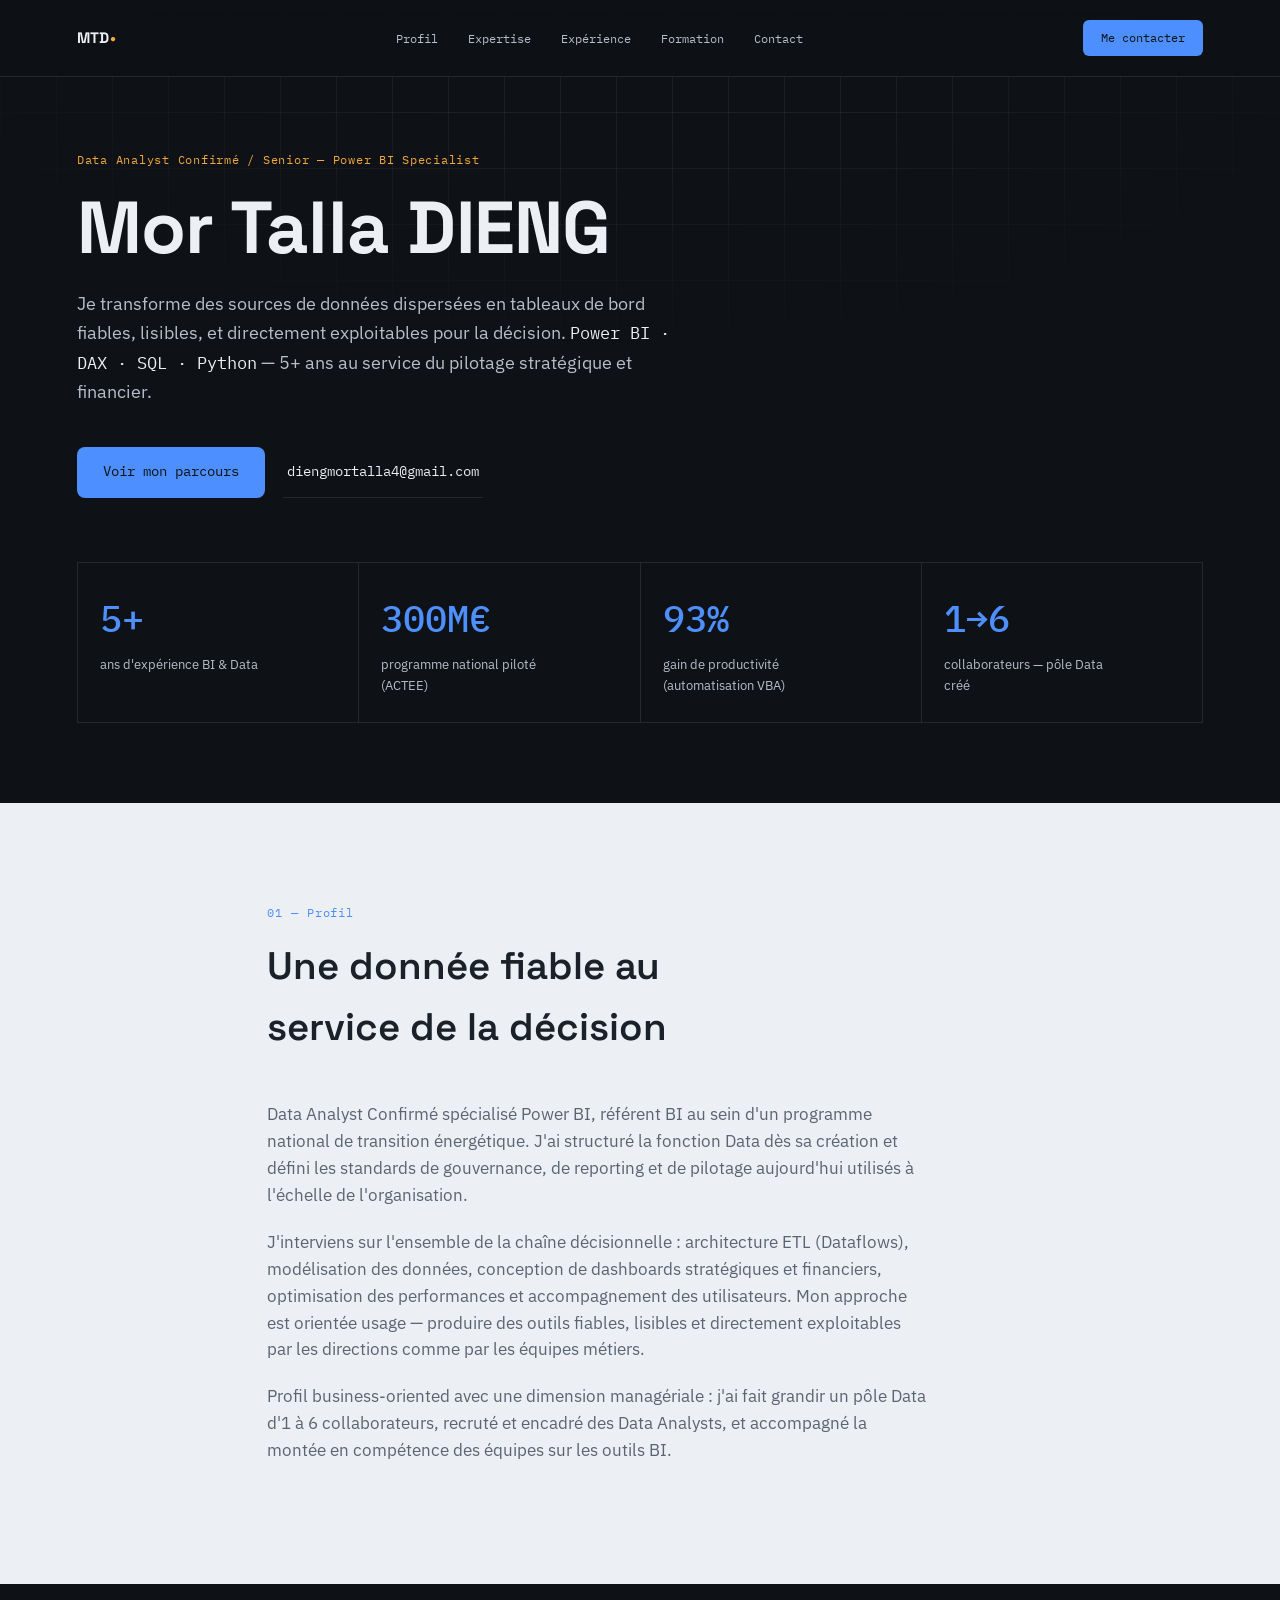
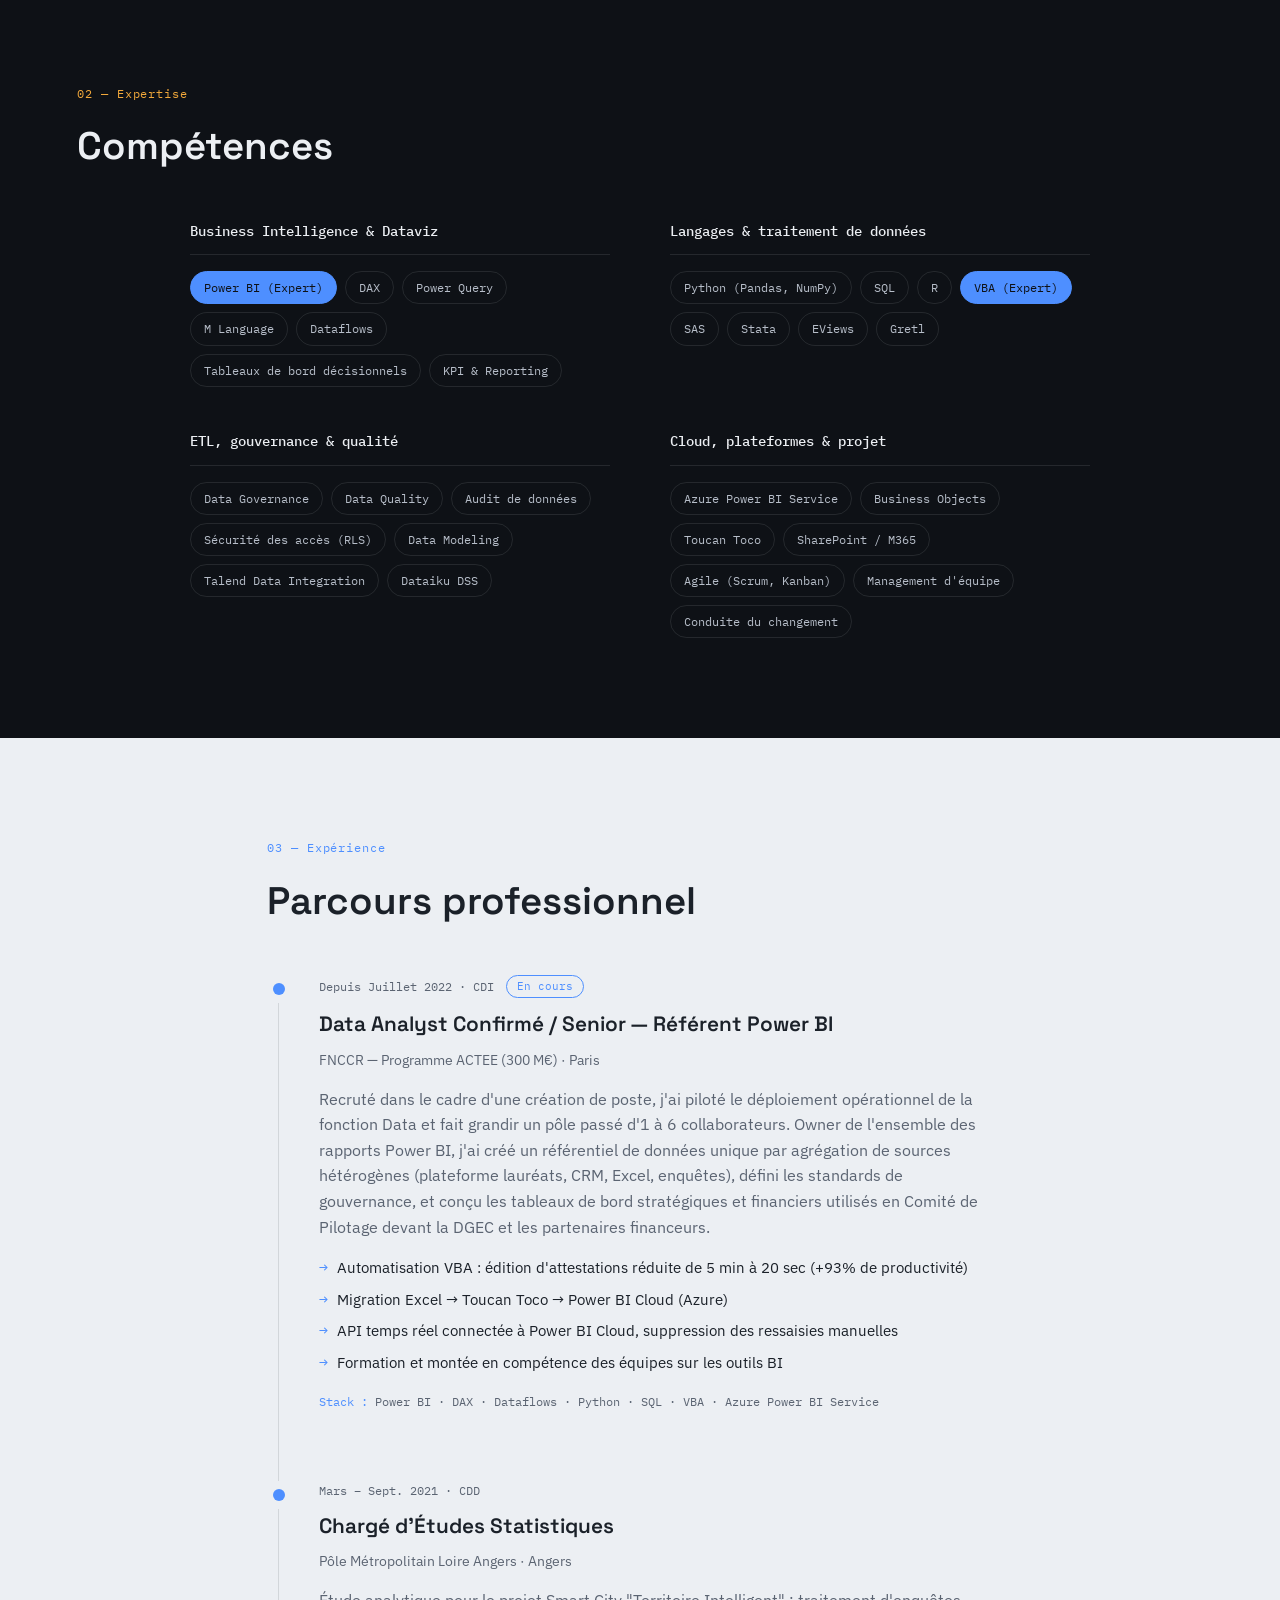
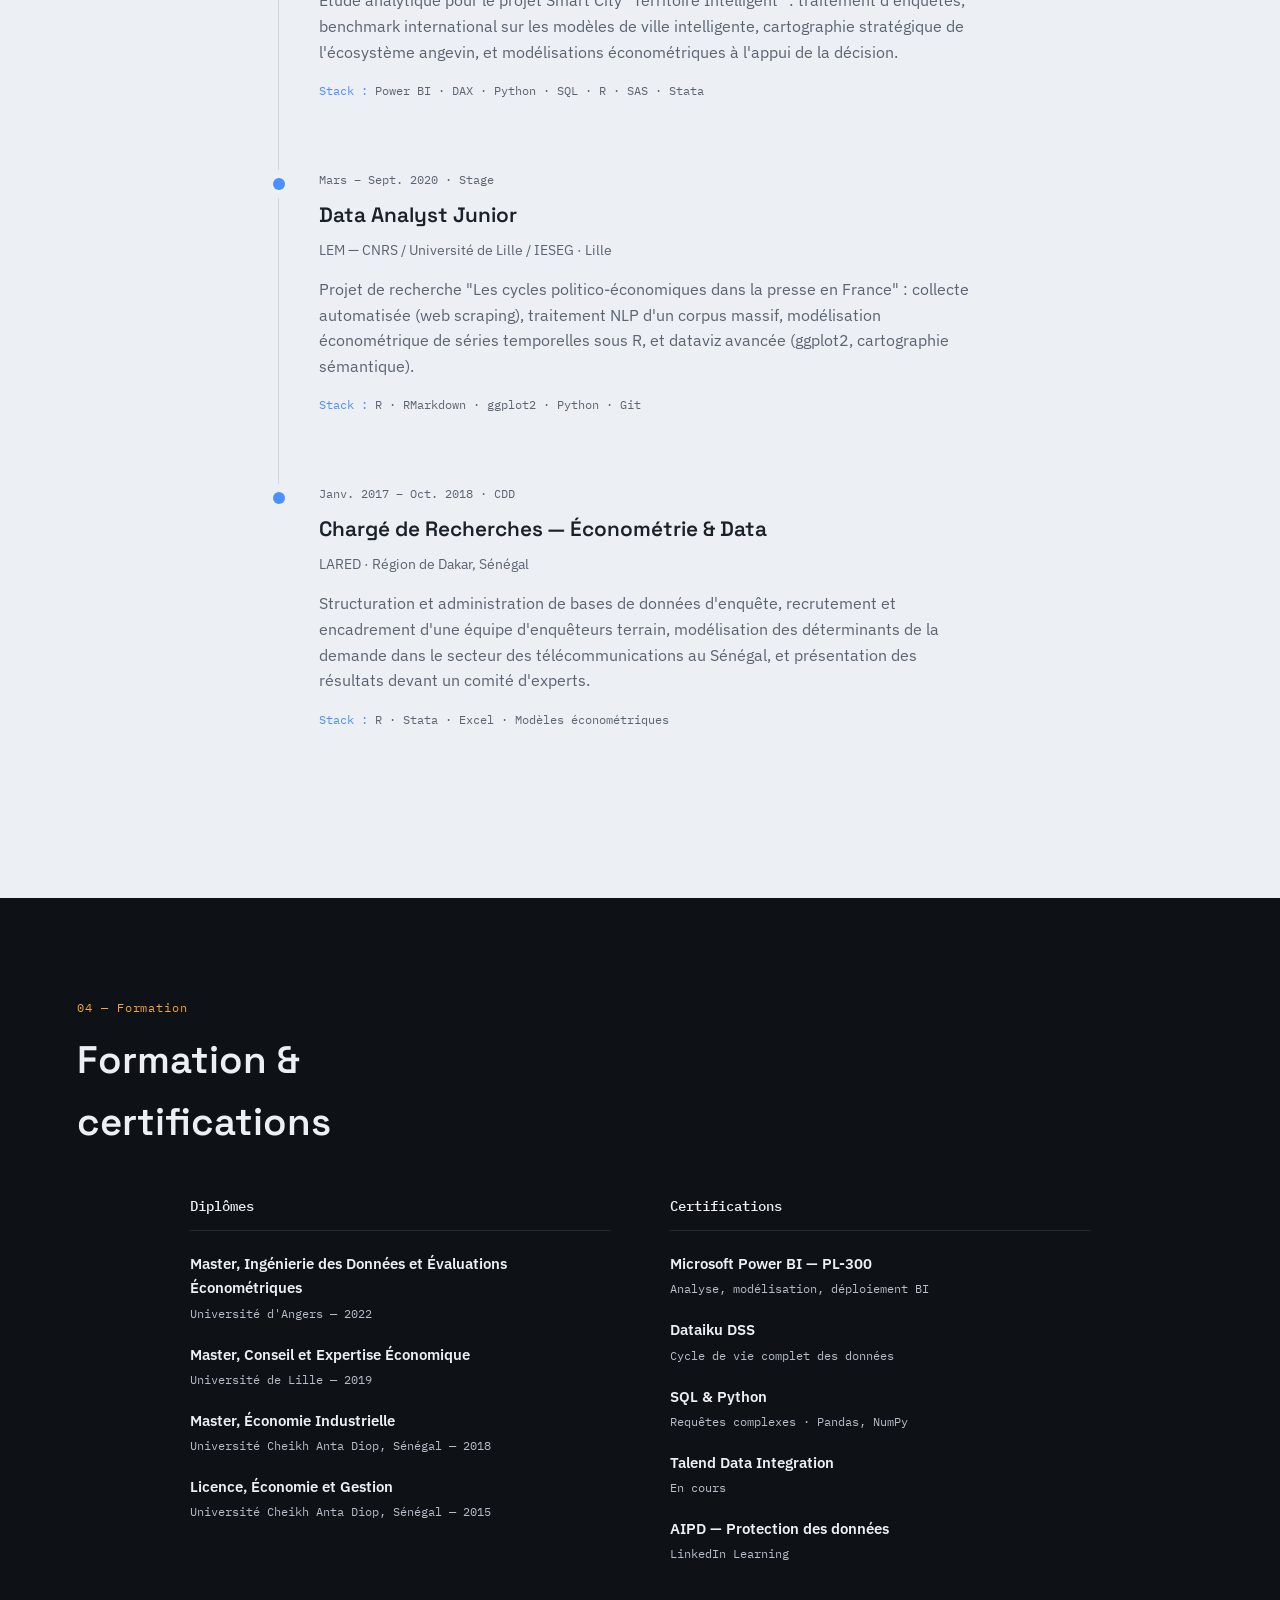
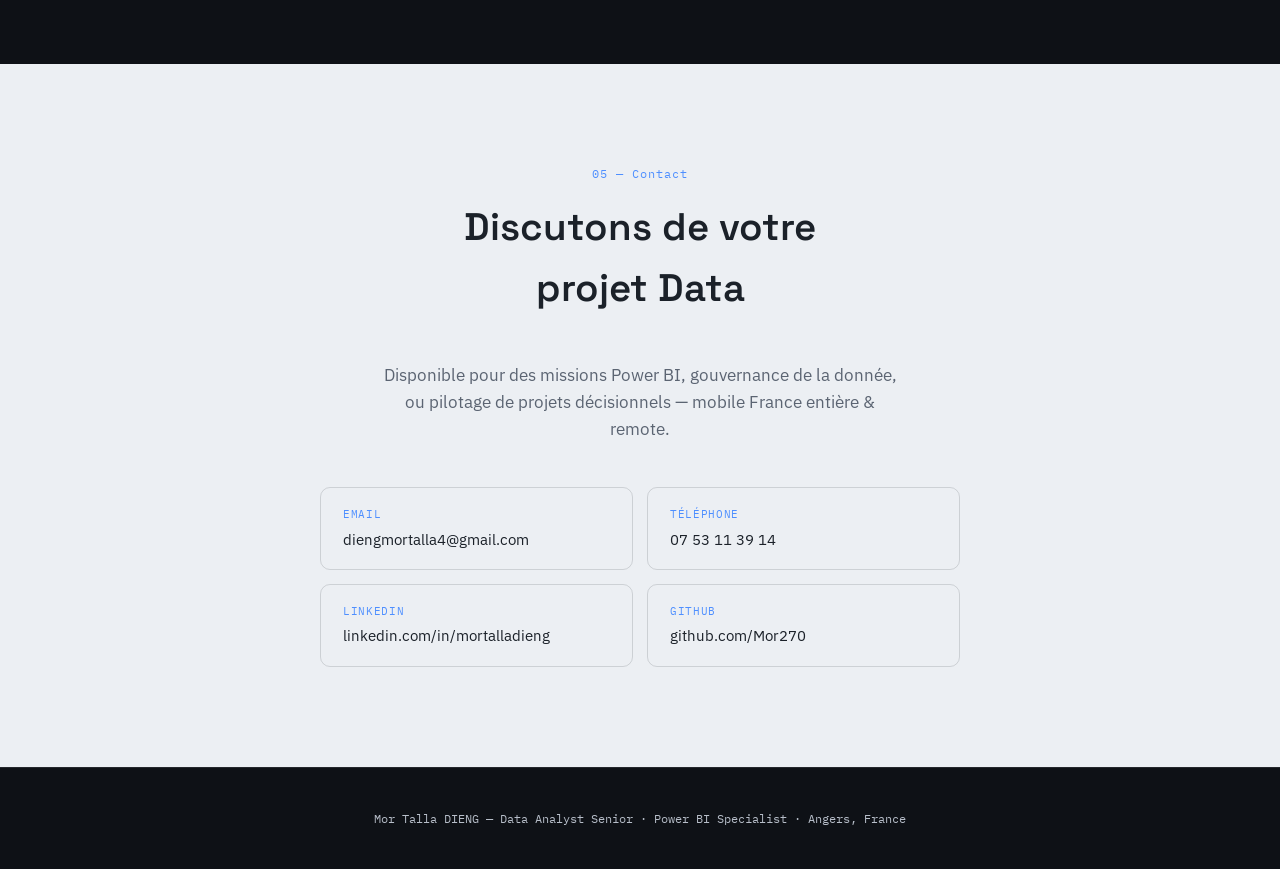
==== index.html @ db46c4a0 "Portfolio Data Analyst" ====
<!DOCTYPE html>
<html lang="fr">
<head>
<meta charset="UTF-8">
<meta name="viewport" content="width=device-width, initial-scale=1.0">
<title>Mor Talla DIENG — Data Analyst Senior · Power BI Specialist</title>
<meta name="description" content="Portfolio de Mor Talla DIENG, Data Analyst Confirmé/Senior spécialisé Power BI, DAX, SQL, Python. 5+ ans d'expérience en Business Intelligence.">
<link rel="preconnect" href="https://fonts.googleapis.com">
<link rel="preconnect" href="https://fonts.gstatic.com" crossorigin>
<link href="https://fonts.googleapis.com/css2?family=Space+Grotesk:wght@500;600;700&family=IBM+Plex+Sans:wght@400;500;600&family=IBM+Plex+Mono:wght@400;500&display=swap" rel="stylesheet">
<link rel="stylesheet" href="style.css">
</head>
<body>

<nav class="nav">
  <span class="nav-mark">MTD<span class="nav-dot">•</span></span>
  <div class="nav-links">
    <a href="#profil">Profil</a>
    <a href="#expertise">Expertise</a>
    <a href="#experience">Expérience</a>
    <a href="#formation">Formation</a>
    <a href="#contact">Contact</a>
  </div>
  <a href="mailto:diengmortalla4@gmail.com" class="nav-cta">Me contacter</a>
</nav>

<header class="hero">
  <div class="hero-grid" aria-hidden="true"></div>
  <p class="eyebrow">Data Analyst Confirmé / Senior — Power BI Specialist</p>
  <h1 class="hero-title">Mor Talla DIENG</h1>
  <p class="hero-sub">Je transforme des sources de données dispersées en tableaux de bord fiables, lisibles, et directement exploitables pour la décision. <span class="hero-sub-accent">Power BI · DAX · SQL · Python</span> — 5+ ans au service du pilotage stratégique et financier.</p>

  <div class="hero-actions">
    <a href="#experience" class="hero-cta-primary">Voir mon parcours</a>
    <a href="mailto:diengmortalla4@gmail.com" class="hero-cta-secondary">diengmortalla4@gmail.com</a>
  </div>

  <div class="kpi-strip">
    <div class="kpi-card">
      <span class="kpi-number" data-target="5" data-suffix="+">0</span>
      <span class="kpi-label">ans d'expérience BI &amp; Data</span>
    </div>
    <div class="kpi-card">
      <span class="kpi-number" data-target="300" data-suffix="M€">0</span>
      <span class="kpi-label">programme national piloté (ACTEE)</span>
    </div>
    <div class="kpi-card">
      <span class="kpi-number" data-target="93" data-suffix="%">0</span>
      <span class="kpi-label">gain de productivité (automatisation VBA)</span>
    </div>
    <div class="kpi-card">
      <span class="kpi-number" data-target="6" data-prefix="1→">0</span>
      <span class="kpi-label">collaborateurs — pôle Data créé</span>
    </div>
  </div>
</header>

<main>

<section id="profil" class="section">
  <p class="section-eyebrow">01 — Profil</p>
  <h2 class="section-title">Une donnée fiable au service de la décision</h2>
  <div class="prose">
    <p>Data Analyst Confirmé spécialisé Power BI, référent BI au sein d'un programme national de transition énergétique. J'ai structuré la fonction Data dès sa création et défini les standards de gouvernance, de reporting et de pilotage aujourd'hui utilisés à l'échelle de l'organisation.</p>
    <p>J'interviens sur l'ensemble de la chaîne décisionnelle : architecture ETL (Dataflows), modélisation des données, conception de dashboards stratégiques et financiers, optimisation des performances et accompagnement des utilisateurs. Mon approche est orientée usage — produire des outils fiables, lisibles et directement exploitables par les directions comme par les équipes métiers.</p>
    <p>Profil business-oriented avec une dimension managériale : j'ai fait grandir un pôle Data d'1 à 6 collaborateurs, recruté et encadré des Data Analysts, et accompagné la montée en compétence des équipes sur les outils BI.</p>
  </div>
</section>

<section id="expertise" class="section section-dark">
  <p class="section-eyebrow">02 — Expertise</p>
  <h2 class="section-title">Compétences</h2>

  <div class="expertise-grid">
    <div class="expertise-group">
      <h3>Business Intelligence &amp; Dataviz</h3>
      <div class="tag-row">
        <span class="tag tag-primary">Power BI (Expert)</span>
        <span class="tag">DAX</span>
        <span class="tag">Power Query</span>
        <span class="tag">M Language</span>
        <span class="tag">Dataflows</span>
        <span class="tag">Tableaux de bord décisionnels</span>
        <span class="tag">KPI &amp; Reporting</span>
      </div>
    </div>
    <div class="expertise-group">
      <h3>Langages &amp; traitement de données</h3>
      <div class="tag-row">
        <span class="tag">Python (Pandas, NumPy)</span>
        <span class="tag">SQL</span>
        <span class="tag">R</span>
        <span class="tag tag-primary">VBA (Expert)</span>
        <span class="tag">SAS</span>
        <span class="tag">Stata</span>
        <span class="tag">EViews</span>
        <span class="tag">Gretl</span>
      </div>
    </div>
    <div class="expertise-group">
      <h3>ETL, gouvernance &amp; qualité</h3>
      <div class="tag-row">
        <span class="tag">Data Governance</span>
        <span class="tag">Data Quality</span>
        <span class="tag">Audit de données</span>
        <span class="tag">Sécurité des accès (RLS)</span>
        <span class="tag">Data Modeling</span>
        <span class="tag">Talend Data Integration</span>
        <span class="tag">Dataiku DSS</span>
      </div>
    </div>
    <div class="expertise-group">
      <h3>Cloud, plateformes &amp; projet</h3>
      <div class="tag-row">
        <span class="tag">Azure Power BI Service</span>
        <span class="tag">Business Objects</span>
        <span class="tag">Toucan Toco</span>
        <span class="tag">SharePoint / M365</span>
        <span class="tag">Agile (Scrum, Kanban)</span>
        <span class="tag">Management d'équipe</span>
        <span class="tag">Conduite du changement</span>
      </div>
    </div>
  </div>
</section>

<section id="experience" class="section">
  <p class="section-eyebrow">03 — Expérience</p>
  <h2 class="section-title">Parcours professionnel</h2>

  <div class="timeline">

    <article class="timeline-entry">
      <div class="timeline-marker"><span class="timeline-dot"></span><span class="timeline-line"></span></div>
      <div class="timeline-content">
        <div class="timeline-meta">
          <span class="timeline-date">Depuis Juillet 2022 · CDI</span>
          <span class="timeline-current">En cours</span>
        </div>
        <h3>Data Analyst Confirmé / Senior — Référent Power BI</h3>
        <p class="timeline-org">FNCCR — Programme ACTEE (300 M€) · Paris</p>
        <p>Recruté dans le cadre d'une création de poste, j'ai piloté le déploiement opérationnel de la fonction Data et fait grandir un pôle passé d'1 à 6 collaborateurs. Owner de l'ensemble des rapports Power BI, j'ai créé un référentiel de données unique par agrégation de sources hétérogènes (plateforme lauréats, CRM, Excel, enquêtes), défini les standards de gouvernance, et conçu les tableaux de bord stratégiques et financiers utilisés en Comité de Pilotage devant la DGEC et les partenaires financeurs.</p>
        <ul class="timeline-highlights">
          <li>Automatisation VBA : édition d'attestations réduite de 5 min à 20 sec (+93% de productivité)</li>
          <li>Migration Excel → Toucan Toco → Power BI Cloud (Azure)</li>
          <li>API temps réel connectée à Power BI Cloud, suppression des ressaisies manuelles</li>
          <li>Formation et montée en compétence des équipes sur les outils BI</li>
        </ul>
        <p class="timeline-stack"><span>Stack :</span> Power BI · DAX · Dataflows · Python · SQL · VBA · Azure Power BI Service</p>
      </div>
    </article>

    <article class="timeline-entry">
      <div class="timeline-marker"><span class="timeline-dot"></span><span class="timeline-line"></span></div>
      <div class="timeline-content">
        <div class="timeline-meta"><span class="timeline-date">Mars – Sept. 2021 · CDD</span></div>
        <h3>Chargé d'Études Statistiques</h3>
        <p class="timeline-org">Pôle Métropolitain Loire Angers · Angers</p>
        <p>Étude analytique pour le projet Smart City "Territoire Intelligent" : traitement d'enquêtes, benchmark international sur les modèles de ville intelligente, cartographie stratégique de l'écosystème angevin, et modélisations économétriques à l'appui de la décision.</p>
        <p class="timeline-stack"><span>Stack :</span> Power BI · DAX · Python · SQL · R · SAS · Stata</p>
      </div>
    </article>

    <article class="timeline-entry">
      <div class="timeline-marker"><span class="timeline-dot"></span><span class="timeline-line"></span></div>
      <div class="timeline-content">
        <div class="timeline-meta"><span class="timeline-date">Mars – Sept. 2020 · Stage</span></div>
        <h3>Data Analyst Junior</h3>
        <p class="timeline-org">LEM — CNRS / Université de Lille / IESEG · Lille</p>
        <p>Projet de recherche "Les cycles politico-économiques dans la presse en France" : collecte automatisée (web scraping), traitement NLP d'un corpus massif, modélisation économétrique de séries temporelles sous R, et dataviz avancée (ggplot2, cartographie sémantique).</p>
        <p class="timeline-stack"><span>Stack :</span> R · RMarkdown · ggplot2 · Python · Git</p>
      </div>
    </article>

    <article class="timeline-entry">
      <div class="timeline-marker"><span class="timeline-dot"></span></div>
      <div class="timeline-content">
        <div class="timeline-meta"><span class="timeline-date">Janv. 2017 – Oct. 2018 · CDD</span></div>
        <h3>Chargé de Recherches — Économétrie &amp; Data</h3>
        <p class="timeline-org">LARED · Région de Dakar, Sénégal</p>
        <p>Structuration et administration de bases de données d'enquête, recrutement et encadrement d'une équipe d'enquêteurs terrain, modélisation des déterminants de la demande dans le secteur des télécommunications au Sénégal, et présentation des résultats devant un comité d'experts.</p>
        <p class="timeline-stack"><span>Stack :</span> R · Stata · Excel · Modèles économétriques</p>
      </div>
    </article>

  </div>
</section>

<section id="formation" class="section section-dark">
  <p class="section-eyebrow">04 — Formation</p>
  <h2 class="section-title">Formation &amp; certifications</h2>

  <div class="formation-grid">
    <div>
      <h3 class="formation-heading">Diplômes</h3>
      <ul class="formation-list">
        <li><strong>Master, Ingénierie des Données et Évaluations Économétriques</strong><span>Université d'Angers — 2022</span></li>
        <li><strong>Master, Conseil et Expertise Économique</strong><span>Université de Lille — 2019</span></li>
        <li><strong>Master, Économie Industrielle</strong><span>Université Cheikh Anta Diop, Sénégal — 2018</span></li>
        <li><strong>Licence, Économie et Gestion</strong><span>Université Cheikh Anta Diop, Sénégal — 2015</span></li>
      </ul>
    </div>
    <div>
      <h3 class="formation-heading">Certifications</h3>
      <ul class="formation-list">
        <li><strong>Microsoft Power BI — PL-300</strong><span>Analyse, modélisation, déploiement BI</span></li>
        <li><strong>Dataiku DSS</strong><span>Cycle de vie complet des données</span></li>
        <li><strong>SQL &amp; Python</strong><span>Requêtes complexes · Pandas, NumPy</span></li>
        <li><strong>Talend Data Integration</strong><span>En cours</span></li>
        <li><strong>AIPD — Protection des données</strong><span>LinkedIn Learning</span></li>
      </ul>
    </div>
  </div>
</section>

<section id="contact" class="section section-contact">
  <p class="section-eyebrow">05 — Contact</p>
  <h2 class="section-title">Discutons de votre projet Data</h2>
  <p class="contact-lead">Disponible pour des missions Power BI, gouvernance de la donnée, ou pilotage de projets décisionnels — mobile France entière &amp; remote.</p>
  <div class="contact-links">
    <a href="mailto:diengmortalla4@gmail.com" class="contact-link">
      <span class="contact-label">Email</span>
      <span class="contact-value">diengmortalla4@gmail.com</span>
    </a>
    <a href="tel:+33753113914" class="contact-link">
      <span class="contact-label">Téléphone</span>
      <span class="contact-value">07 53 11 39 14</span>
    </a>
    <a href="https://linkedin.com/in/mortalladieng" target="_blank" rel="noopener" class="contact-link">
      <span class="contact-label">LinkedIn</span>
      <span class="contact-value">linkedin.com/in/mortalladieng</span>
    </a>
    <a href="https://github.com/Mor270" target="_blank" rel="noopener" class="contact-link">
      <span class="contact-label">GitHub</span>
      <span class="contact-value">github.com/Mor270</span>
    </a>
  </div>
</section>

</main>

<footer class="footer">
  <p>Mor Talla DIENG — Data Analyst Senior · Power BI Specialist · Angers, France</p>
</footer>

<script src="script.js"></script>
</body>
</html>
---- style.css ----
/* ============================================
   Tokens
   ============================================ */
:root {
  --ink: #0E1116;
  --panel: #171B22;
  --panel-2: #1E232C;
  --paper: #ECEFF3;
  --paper-dim: #B7BEC9;
  --signal-blue: #4E8FFF;
  --signal-amber: #F2A93B;
  --line: rgba(236, 239, 243, 0.1);

  --text-dark: #1B2129;
  --text-dim: #5B6472;

  --font-display: 'Space Grotesk', sans-serif;
  --font-body: 'IBM Plex Sans', sans-serif;
  --font-mono: 'IBM Plex Mono', monospace;

  --max-w: 900px;
}

* { box-sizing: border-box; }

html { scroll-behavior: smooth; }

@media (prefers-reduced-motion: reduce) {
  html { scroll-behavior: auto; }
  * { animation-duration: 0.01ms !important; animation-iteration-count: 1 !important; transition-duration: 0.01ms !important; }
}

body {
  margin: 0;
  background: var(--paper);
  color: var(--text-dark);
  font-family: var(--font-body);
  line-height: 1.6;
  -webkit-font-smoothing: antialiased;
}

a { color: inherit; }
ul { margin: 0; padding: 0; list-style: none; }

/* ============================================
   Nav
   ============================================ */
.nav {
  position: fixed;
  top: 0; left: 0; right: 0;
  z-index: 100;
  display: flex;
  justify-content: space-between;
  align-items: center;
  padding: 20px 6vw;
  background: rgba(14, 17, 22, 0.85);
  backdrop-filter: blur(10px);
  border-bottom: 1px solid var(--line);
}

.nav-mark {
  font-family: var(--font-display);
  font-weight: 700;
  font-size: 0.95rem;
  color: var(--paper);
  letter-spacing: 0.02em;
}

.nav-dot { color: var(--signal-amber); }

.nav-links {
  display: flex;
  gap: 30px;
}

.nav-links a {
  font-family: var(--font-mono);
  font-size: 0.75rem;
  text-decoration: none;
  color: var(--paper-dim);
  transition: color 0.2s ease;
}

.nav-links a:hover, .nav-links a:focus-visible { color: var(--paper); }

.nav-cta {
  font-family: var(--font-mono);
  font-size: 0.72rem;
  text-decoration: none;
  color: var(--ink);
  background: var(--signal-blue);
  padding: 9px 18px;
  border-radius: 6px;
  transition: background 0.2s ease;
}

.nav-cta:hover, .nav-cta:focus-visible { background: var(--signal-amber); }

@media (max-width: 800px) {
  .nav-links { display: none; }
}

/* ============================================
   Hero
   ============================================ */
.hero {
  background: var(--ink);
  color: var(--paper);
  padding: 150px 6vw 80px;
  position: relative;
  overflow: hidden;
}

.hero-grid {
  position: absolute;
  inset: 0;
  background-image:
    linear-gradient(var(--line) 1px, transparent 1px),
    linear-gradient(90deg, var(--line) 1px, transparent 1px);
  background-size: 56px 56px;
  mask-image: radial-gradient(ellipse 80% 60% at 50% 0%, black 30%, transparent 75%);
  opacity: 0.6;
}

.eyebrow {
  position: relative;
  font-family: var(--font-mono);
  font-size: 0.78rem;
  letter-spacing: 0.06em;
  color: var(--signal-amber);
  margin: 0 0 20px;
}

.hero-title {
  position: relative;
  font-family: var(--font-display);
  font-weight: 700;
  font-size: clamp(2.6rem, 7vw, 4.6rem);
  line-height: 1.02;
  margin: 0 0 24px;
  letter-spacing: -0.01em;
  max-width: 14ch;
}

.hero-sub {
  position: relative;
  font-size: clamp(1rem, 1.6vw, 1.15rem);
  color: var(--paper-dim);
  max-width: 620px;
  margin: 0 0 40px;
}

.hero-sub-accent { color: var(--paper); font-family: var(--font-mono); font-size: 0.92em; }

.hero-actions {
  position: relative;
  display: flex;
  flex-wrap: wrap;
  gap: 18px;
  margin-bottom: 64px;
}

.hero-cta-primary {
  font-family: var(--font-mono);
  font-size: 0.85rem;
  text-decoration: none;
  color: var(--ink);
  background: var(--signal-blue);
  padding: 14px 26px;
  border-radius: 8px;
  transition: transform 0.2s ease, background 0.2s ease;
}

.hero-cta-primary:hover, .hero-cta-primary:focus-visible {
  background: var(--signal-amber);
  transform: translateY(-2px);
}

.hero-cta-secondary {
  font-family: var(--font-mono);
  font-size: 0.85rem;
  text-decoration: none;
  color: var(--paper);
  padding: 14px 4px;
  border-bottom: 1px solid var(--line);
}

.hero-cta-secondary:hover, .hero-cta-secondary:focus-visible { border-color: var(--signal-blue); }

/* KPI strip — the signature element */
.kpi-strip {
  position: relative;
  display: grid;
  grid-template-columns: repeat(4, 1fr);
  border-top: 1px solid var(--line);
  border-left: 1px solid var(--line);
}

.kpi-card {
  padding: 26px 22px;
  border-right: 1px solid var(--line);
  border-bottom: 1px solid var(--line);
}

.kpi-number {
  display: block;
  font-family: var(--font-mono);
  font-weight: 500;
  font-size: clamp(1.7rem, 3vw, 2.3rem);
  color: var(--signal-blue);
  margin-bottom: 8px;
}

.kpi-label {
  display: block;
  font-size: 0.8rem;
  color: var(--paper-dim);
  max-width: 20ch;
}

@media (max-width: 720px) {
  .kpi-strip { grid-template-columns: repeat(2, 1fr); }
}

/* ============================================
   Sections
   ============================================ */
.section {
  padding: 100px 6vw;
  max-width: var(--max-w);
  margin: 0 auto;
}

.section-dark {
  max-width: none;
  background: var(--ink);
  color: var(--paper);
}

.section-dark > * { max-width: var(--max-w); margin-left: auto; margin-right: auto; }

.section-eyebrow {
  font-family: var(--font-mono);
  font-size: 0.75rem;
  letter-spacing: 0.08em;
  color: var(--signal-blue);
  margin: 0 0 12px;
}

.section-dark .section-eyebrow { color: var(--signal-amber); }

.section-title {
  font-family: var(--font-display);
  font-weight: 600;
  font-size: clamp(1.8rem, 3.6vw, 2.4rem);
  margin: 0 0 44px;
  max-width: 18ch;
}

.prose p {
  font-size: 1.05rem;
  color: var(--text-dim);
  margin: 0 0 20px;
  max-width: 66ch;
}

/* ============================================
   Expertise
   ============================================ */
.expertise-grid {
  display: grid;
  grid-template-columns: 1fr 1fr;
  gap: 44px 60px;
}

.expertise-group h3 {
  font-family: var(--font-mono);
  font-size: 0.85rem;
  font-weight: 500;
  color: var(--paper);
  margin: 0 0 16px;
  padding-bottom: 12px;
  border-bottom: 1px solid var(--line);
}

.tag-row {
  display: flex;
  flex-wrap: wrap;
  gap: 8px;
}

.tag {
  font-family: var(--font-mono);
  font-size: 0.75rem;
  color: var(--paper-dim);
  border: 1px solid var(--line);
  border-radius: 100px;
  padding: 6px 13px;
}

.tag-primary {
  color: var(--ink);
  background: var(--signal-blue);
  border-color: var(--signal-blue);
}

@media (max-width: 720px) {
  .expertise-grid { grid-template-columns: 1fr; }
}

/* ============================================
   Timeline / Experience
   ============================================ */
.timeline { display: flex; flex-direction: column; }

.timeline-entry {
  display: grid;
  grid-template-columns: 24px 1fr;
  gap: 28px;
}

.timeline-marker {
  display: flex;
  flex-direction: column;
  align-items: center;
}

.timeline-dot {
  width: 12px;
  height: 12px;
  border-radius: 50%;
  background: var(--signal-blue);
  margin-top: 8px;
  flex-shrink: 0;
}

.timeline-line {
  width: 1px;
  flex: 1;
  background: rgba(27, 33, 41, 0.12);
  margin-top: 8px;
}

.timeline-content { padding-bottom: 56px; }

.timeline-meta {
  display: flex;
  align-items: center;
  gap: 12px;
  margin-bottom: 10px;
}

.timeline-date {
  font-family: var(--font-mono);
  font-size: 0.75rem;
  color: var(--text-dim);
}

.timeline-current {
  font-family: var(--font-mono);
  font-size: 0.68rem;
  color: var(--signal-blue);
  border: 1px solid var(--signal-blue);
  border-radius: 100px;
  padding: 2px 10px;
}

.timeline-content h3 {
  font-family: var(--font-display);
  font-weight: 600;
  font-size: 1.3rem;
  margin: 0 0 6px;
}

.timeline-org {
  font-size: 0.9rem;
  color: var(--text-dim);
  margin: 0 0 16px;
}

.timeline-content > p:not(.timeline-org):not(.timeline-stack) {
  color: var(--text-dim);
  max-width: 66ch;
  margin: 0 0 16px;
}

.timeline-highlights {
  display: flex;
  flex-direction: column;
  gap: 8px;
  margin: 0 0 18px;
}

.timeline-highlights li {
  font-size: 0.92rem;
  color: var(--text-dark);
  padding-left: 18px;
  position: relative;
}

.timeline-highlights li::before {
  content: '→';
  position: absolute;
  left: 0;
  color: var(--signal-blue);
  font-family: var(--font-mono);
}

.timeline-stack {
  font-family: var(--font-mono);
  font-size: 0.78rem;
  color: var(--text-dim);
}

.timeline-stack span { color: var(--signal-blue); }

/* ============================================
   Formation
   ============================================ */
.formation-grid {
  display: grid;
  grid-template-columns: 1fr 1fr;
  gap: 44px 60px;
}

.formation-heading {
  font-family: var(--font-mono);
  font-size: 0.85rem;
  font-weight: 500;
  color: var(--paper);
  margin: 0 0 20px;
  padding-bottom: 12px;
  border-bottom: 1px solid var(--line);
}

.formation-list { display: flex; flex-direction: column; gap: 18px; }

.formation-list li { display: flex; flex-direction: column; gap: 4px; }

.formation-list strong {
  font-family: var(--font-body);
  font-weight: 600;
  font-size: 0.95rem;
  color: var(--paper);
}

.formation-list span {
  font-family: var(--font-mono);
  font-size: 0.78rem;
  color: var(--paper-dim);
}

@media (max-width: 720px) {
  .formation-grid { grid-template-columns: 1fr; }
}

/* ============================================
   Contact
   ============================================ */
.section-contact { text-align: center; }
.section-contact .section-title { margin-left: auto; margin-right: auto; }

.contact-lead {
  font-size: 1.05rem;
  color: var(--text-dim);
  max-width: 52ch;
  margin: 0 auto 44px;
}

.contact-links {
  display: grid;
  grid-template-columns: 1fr 1fr;
  gap: 14px;
  max-width: 640px;
  margin: 0 auto;
}

.contact-link {
  text-decoration: none;
  color: var(--text-dark);
  border: 1px solid rgba(27, 33, 41, 0.15);
  border-radius: 10px;
  padding: 18px 22px;
  display: flex;
  flex-direction: column;
  gap: 4px;
  text-align: left;
  transition: border-color 0.2s ease, transform 0.2s ease;
}

.contact-link:hover, .contact-link:focus-visible {
  border-color: var(--signal-blue);
  transform: translateY(-2px);
}

.contact-label {
  font-family: var(--font-mono);
  font-size: 0.68rem;
  text-transform: uppercase;
  letter-spacing: 0.06em;
  color: var(--signal-blue);
}

.contact-value { font-size: 0.92rem; }

@media (max-width: 560px) {
  .contact-links { grid-template-columns: 1fr; }
}

/* ============================================
   Footer
   ============================================ */
.footer {
  background: var(--ink);
  color: var(--paper-dim);
  text-align: center;
  padding: 30px;
  font-family: var(--font-mono);
  font-size: 0.72rem;
  border-top: 1px solid var(--line);
}

/* ============================================
   Reveal on scroll
   ============================================ */
.section, .timeline-entry {
  opacity: 0;
  transform: translateY(16px);
  transition: opacity 0.6s ease, transform 0.6s ease;
}

.section.in-view, .timeline-entry.in-view {
  opacity: 1;
  transform: translateY(0);
}

.hero { opacity: 1; transform: none; }
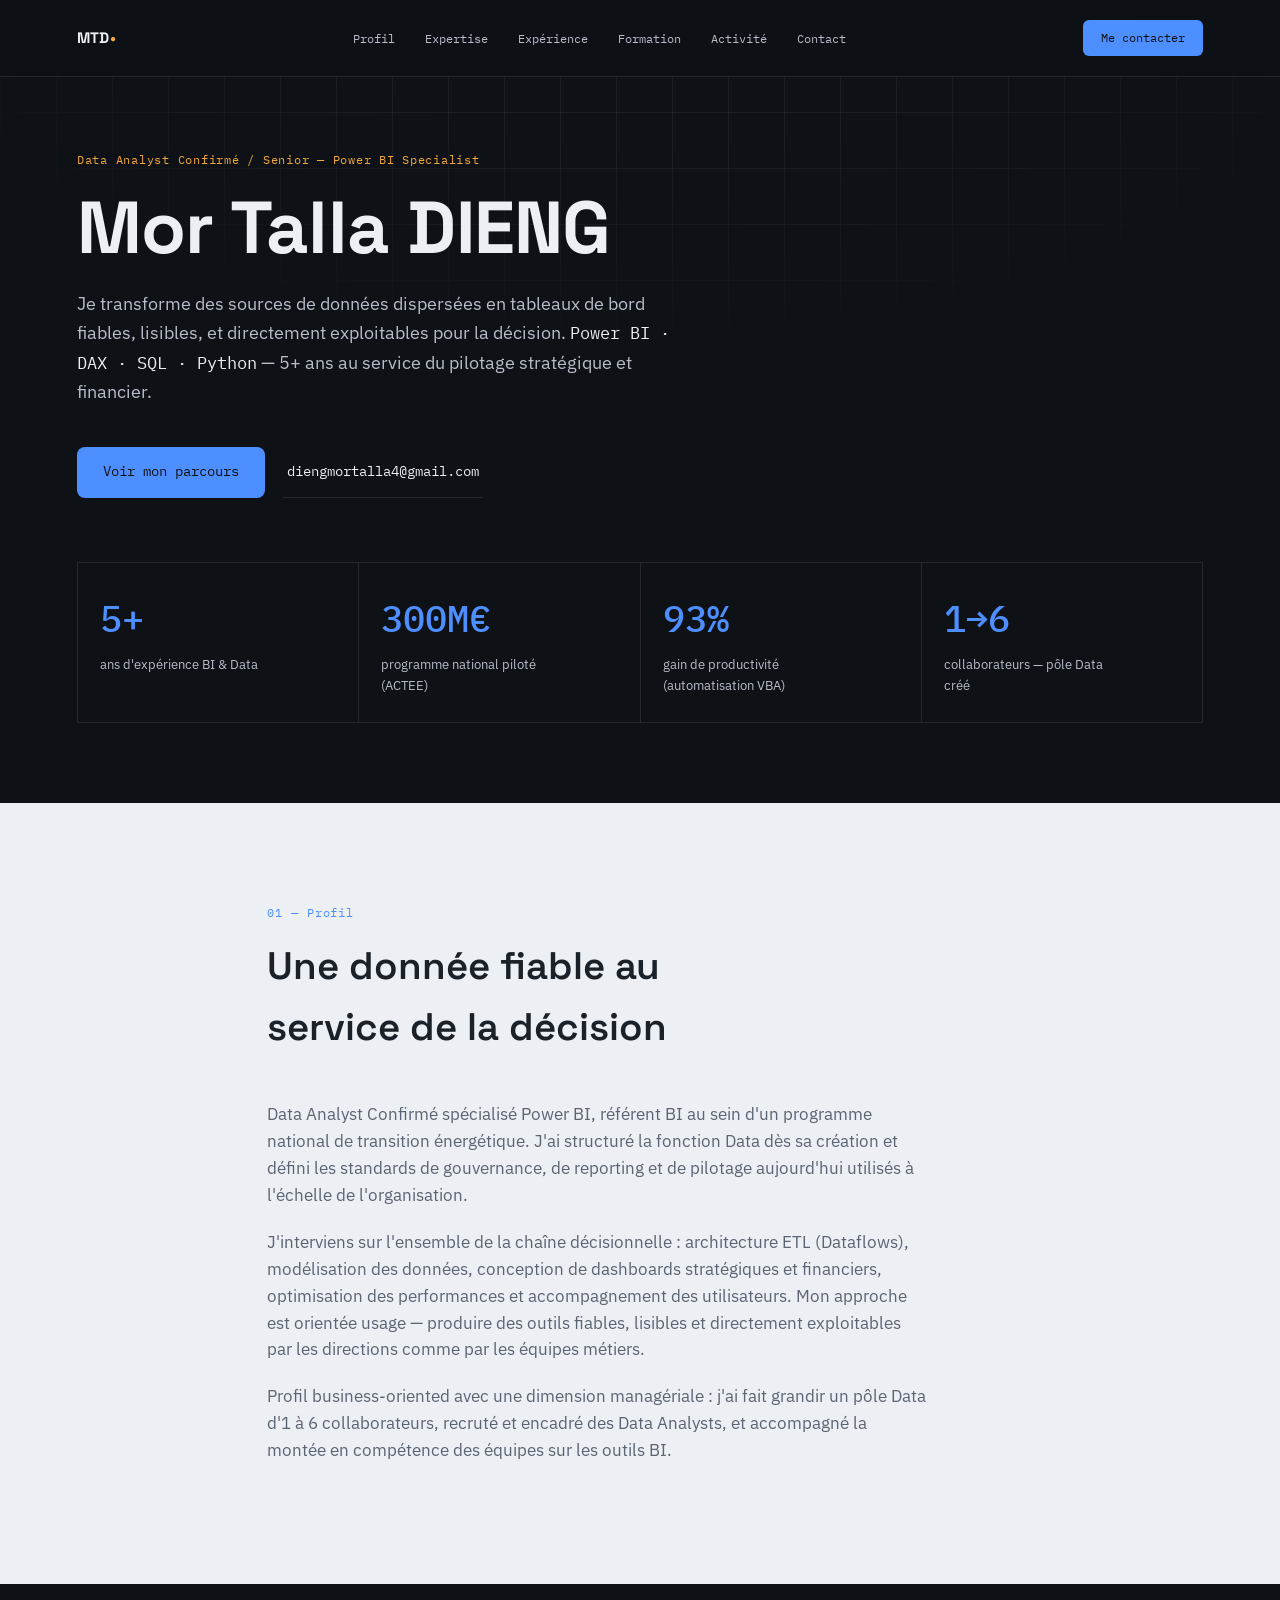
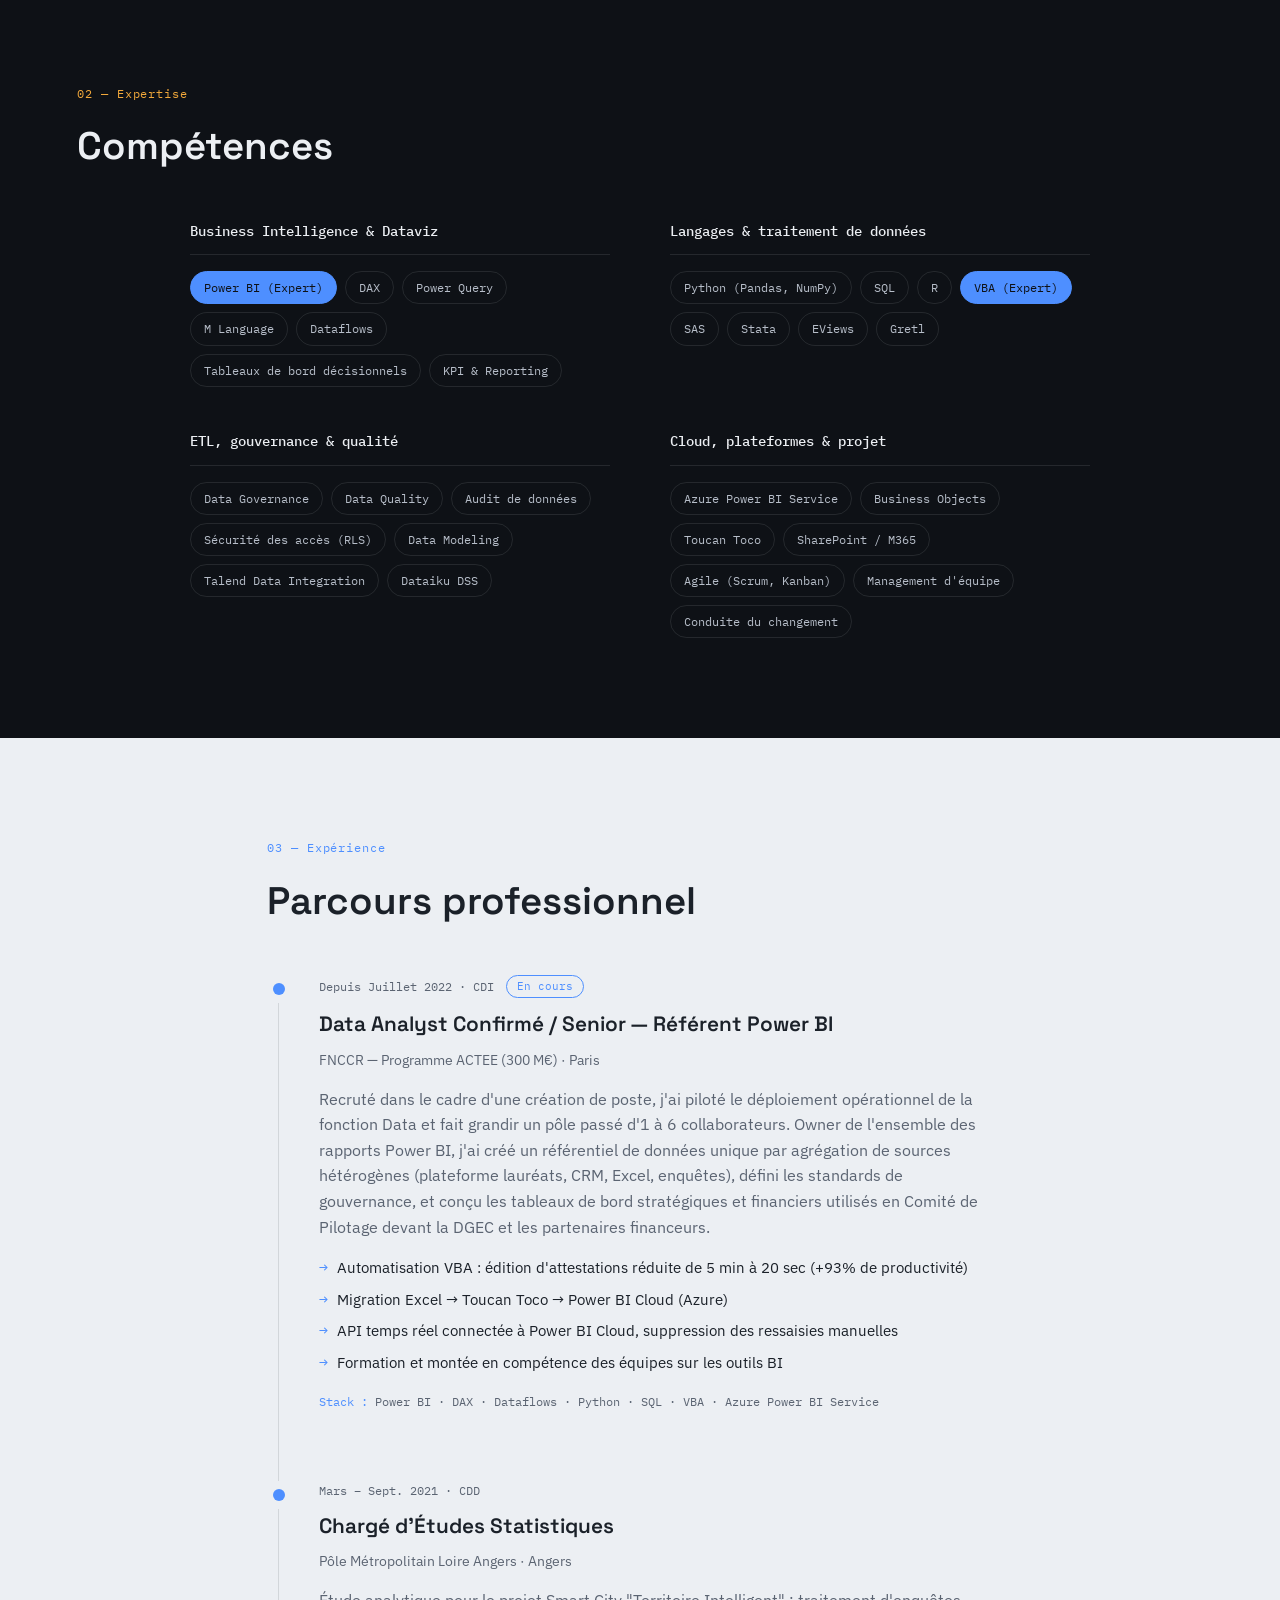
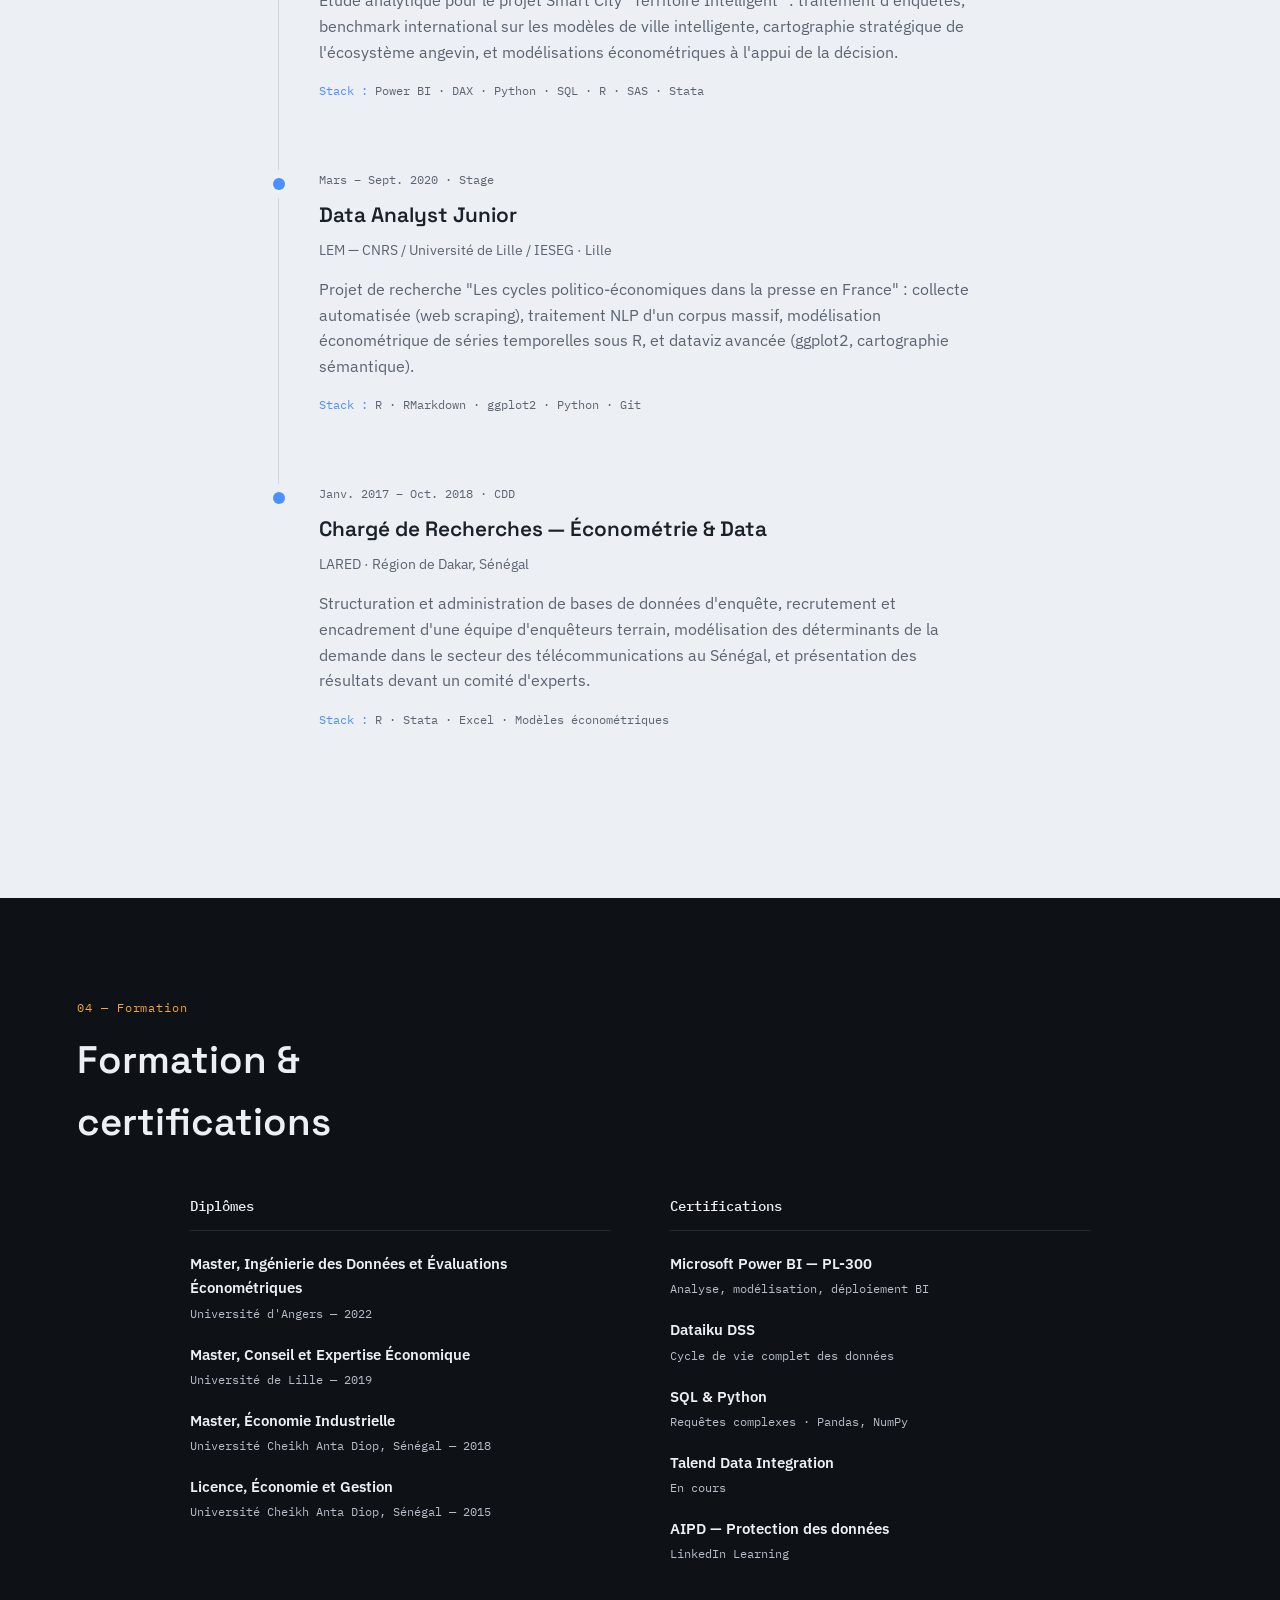
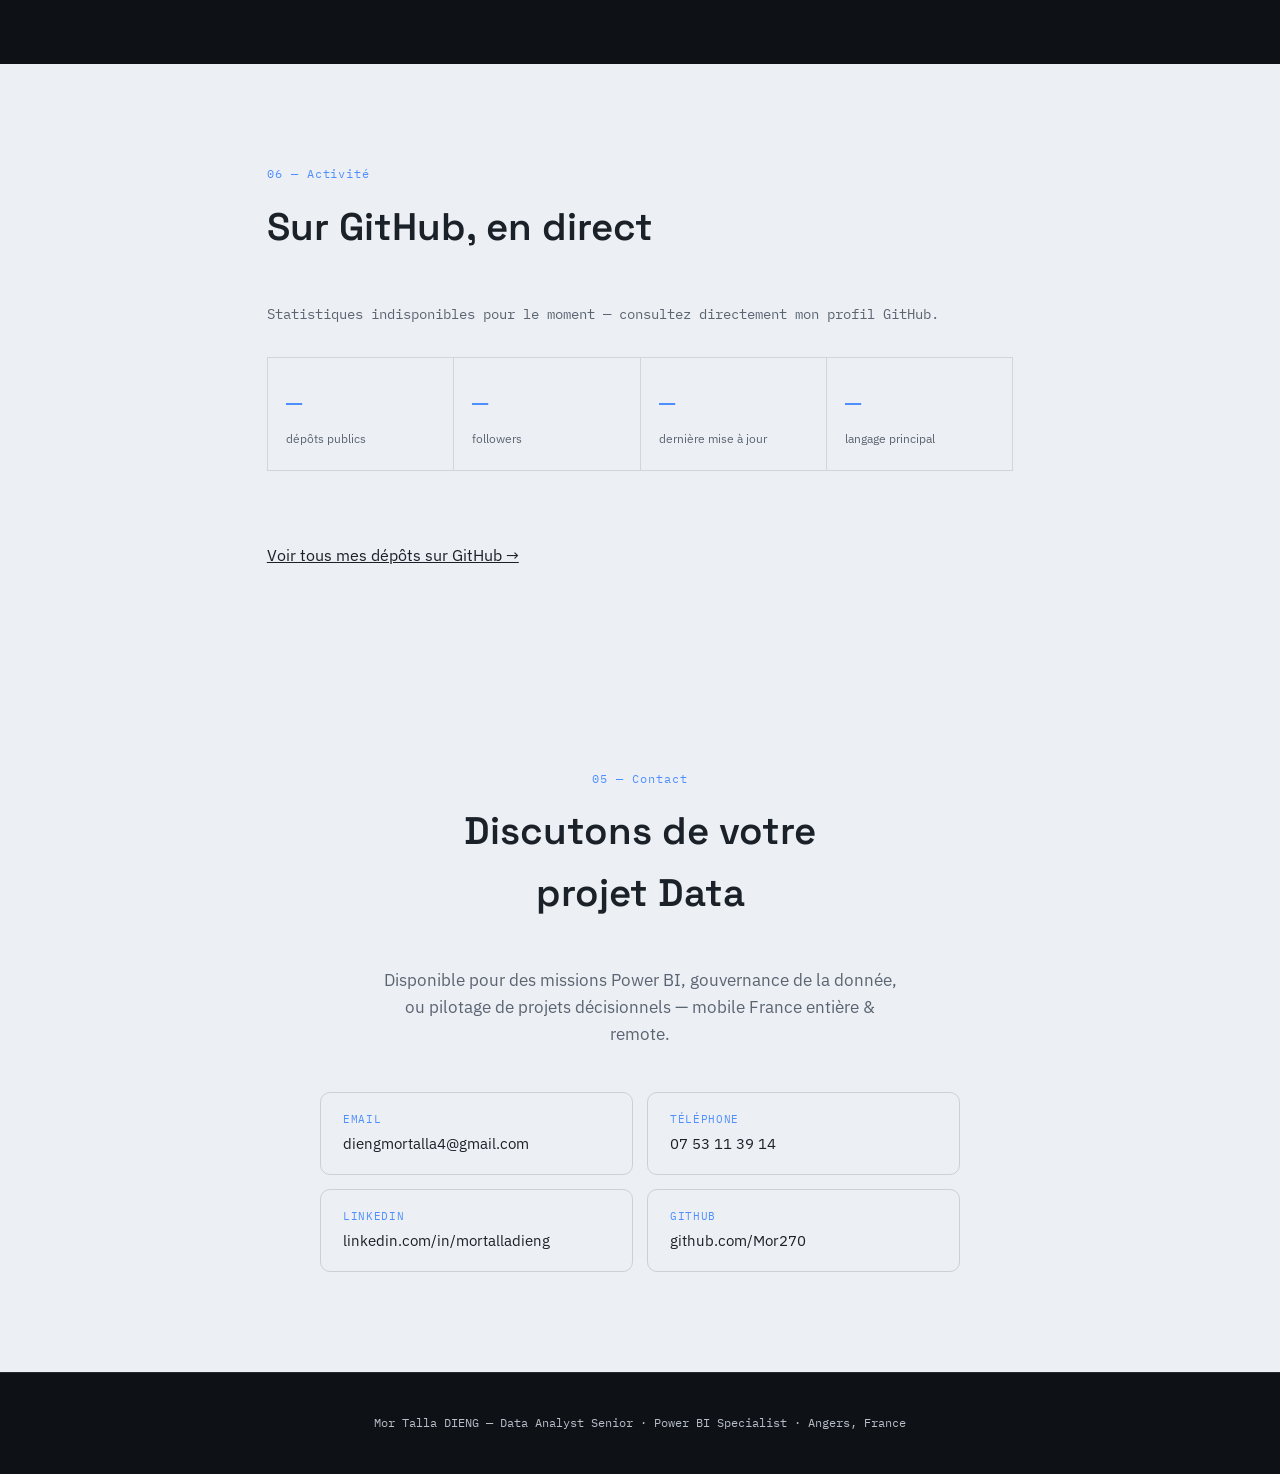
==== commit 8cd38337: "Ajout reference SQL" ====
--- a/index.html
+++ b/index.html
@@ -19,6 +19,7 @@
     <a href="#expertise">Expertise</a>
     <a href="#experience">Expérience</a>
     <a href="#formation">Formation</a>
+    <a href="#activite">Activité</a>
     <a href="#contact">Contact</a>
   </div>
   <a href="mailto:diengmortalla4@gmail.com" class="nav-cta">Me contacter</a>
@@ -213,6 +214,35 @@
   </div>
 </section>
 
+<section id="activite" class="section">
+  <p class="section-eyebrow">06 — Activité</p>
+  <h2 class="section-title">Sur GitHub, en direct</h2>
+  <p class="prose"><span class="activity-intro">Chargement des statistiques publiques…</span></p>
+
+  <div class="github-stats" id="githubStats" aria-live="polite">
+    <div class="gh-stat">
+      <span class="gh-stat-value" id="ghRepos">—</span>
+      <span class="gh-stat-label">dépôts publics</span>
+    </div>
+    <div class="gh-stat">
+      <span class="gh-stat-value" id="ghFollowers">—</span>
+      <span class="gh-stat-label">followers</span>
+    </div>
+    <div class="gh-stat">
+      <span class="gh-stat-value" id="ghUpdated">—</span>
+      <span class="gh-stat-label">dernière mise à jour</span>
+    </div>
+    <div class="gh-stat">
+      <span class="gh-stat-value" id="ghLang">—</span>
+      <span class="gh-stat-label">langage principal</span>
+    </div>
+  </div>
+
+  <div class="repo-list" id="repoList"></div>
+
+  <a href="https://github.com/Mor270" target="_blank" rel="noopener" class="log-link">Voir tous mes dépôts sur GitHub →</a>
+</section>
+
 <section id="contact" class="section section-contact">
   <p class="section-eyebrow">05 — Contact</p>
   <h2 class="section-title">Discutons de votre projet Data</h2>
--- a/style.css
+++ b/style.css
@@ -455,6 +455,92 @@
 }
 
 /* ============================================
+   Activité GitHub
+   ============================================ */
+.activity-intro {
+  font-family: var(--font-mono);
+  font-size: 0.85rem;
+  color: var(--text-dim);
+}
+
+.github-stats {
+  display: grid;
+  grid-template-columns: repeat(4, 1fr);
+  border-top: 1px solid rgba(27, 33, 41, 0.12);
+  border-left: 1px solid rgba(27, 33, 41, 0.12);
+  margin: 30px 0 40px;
+}
+
+.gh-stat {
+  padding: 22px 18px;
+  border-right: 1px solid rgba(27, 33, 41, 0.12);
+  border-bottom: 1px solid rgba(27, 33, 41, 0.12);
+}
+
+.gh-stat-value {
+  display: block;
+  font-family: var(--font-mono);
+  font-weight: 500;
+  font-size: clamp(1.3rem, 2.4vw, 1.7rem);
+  color: var(--signal-blue);
+  margin-bottom: 6px;
+}
+
+.gh-stat-label {
+  display: block;
+  font-size: 0.75rem;
+  color: var(--text-dim);
+}
+
+@media (max-width: 640px) {
+  .github-stats { grid-template-columns: repeat(2, 1fr); }
+}
+
+.repo-list {
+  display: flex;
+  flex-direction: column;
+  gap: 12px;
+  margin-bottom: 32px;
+}
+
+.repo-item {
+  display: flex;
+  justify-content: space-between;
+  align-items: center;
+  gap: 16px;
+  padding: 16px 20px;
+  border: 1px solid rgba(27, 33, 41, 0.12);
+  border-radius: 10px;
+  text-decoration: none;
+  color: var(--text-dark);
+  transition: border-color 0.2s ease, transform 0.2s ease;
+}
+
+.repo-item:hover, .repo-item:focus-visible {
+  border-color: var(--signal-blue);
+  transform: translateY(-1px);
+}
+
+.repo-name {
+  font-family: var(--font-mono);
+  font-size: 0.9rem;
+  font-weight: 500;
+}
+
+.repo-desc {
+  font-size: 0.82rem;
+  color: var(--text-dim);
+  margin-top: 2px;
+}
+
+.repo-meta {
+  font-family: var(--font-mono);
+  font-size: 0.75rem;
+  color: var(--signal-blue);
+  white-space: nowrap;
+}
+
+/* ============================================
    Contact
    ============================================ */
 .section-contact { text-align: center; }
